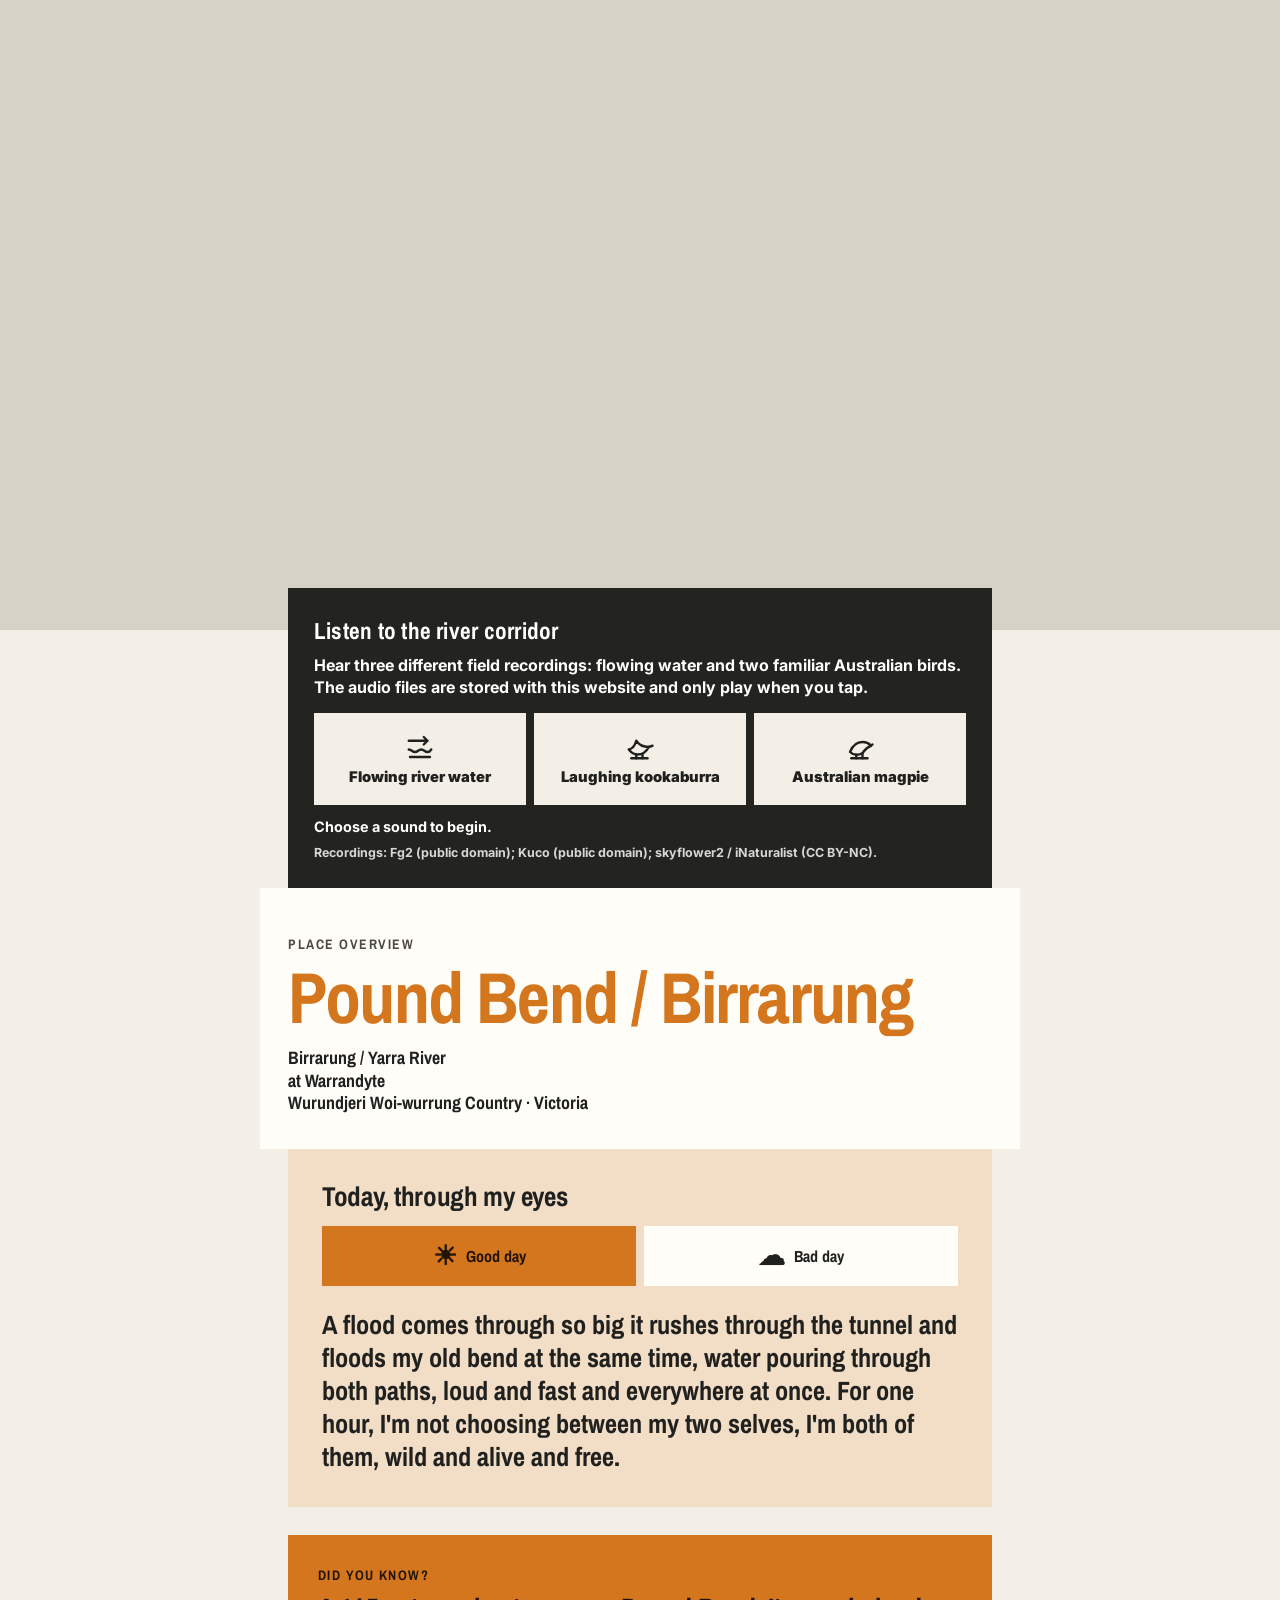
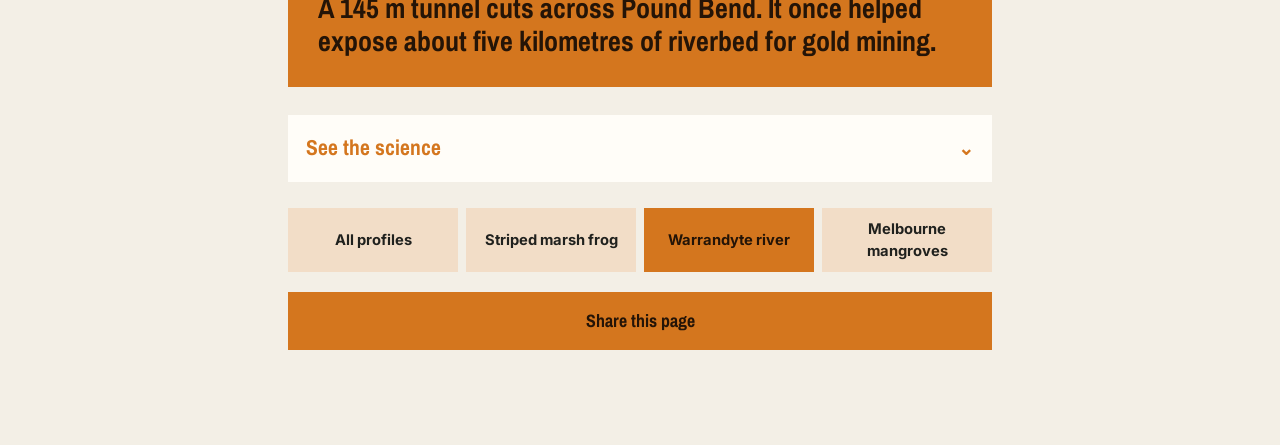
==== warrandyte-yarra-river.html @ 74689621 "Redesign ecology profiles for mobile" ====
<!DOCTYPE html>
<html lang="en">
<head>
<meta charset="UTF-8">
<meta name="viewport" content="width=device-width, initial-scale=1.0">
<meta name="description" content="A place profile of the Birrarung or Yarra River at Warrandyte, covering Wurundjeri Country, ecology, gold-mining history and visiting information.">
<title>Birrarung / Yarra River at Warrandyte</title>
<link rel="preconnect" href="https://fonts.googleapis.com">
<link rel="preconnect" href="https://fonts.gstatic.com" crossorigin>
<link href="https://fonts.googleapis.com/css2?family=Fraunces:opsz,wght@9..144,400;9..144,500;9..144,600;9..144,700&amp;family=Inter:wght@400;500;600;700&amp;display=swap" rel="stylesheet">
<link href="https://fonts.googleapis.com/css2?family=Archivo+Narrow:wght@700;900&amp;display=swap" rel="stylesheet">
<style>
  :root{
    --ink:#2a2015; --muted:#6a5a45; --line:#e7dcc7;
    --bark:#96612e; --bark-dark:#4e3013; --river:#2f7581; --gum:#5f7d4f; --gold:#c58a24;
    --paper:#faf6ec; --serif:'Fraunces',Georgia,serif; --sans:'Inter',system-ui,sans-serif;
  }
  *{box-sizing:border-box}
  html{scroll-behavior:smooth}
  body{margin:0;background:var(--paper);color:var(--ink);
    font-family:var(--serif);line-height:1.7;font-size:18px;-webkit-font-smoothing:antialiased}
  .wrap{max-width:880px;margin:0 auto;padding:0 24px 96px}
  .topic-nav{display:flex;flex-wrap:wrap;justify-content:center;gap:9px;margin:24px 0 12px;
    font-family:var(--sans);font-size:.78rem}
  .topic-nav a{color:var(--bark-dark);background:#fff;border:1px solid var(--line);border-radius:999px;
    padding:7px 12px;text-decoration:none;box-shadow:0 3px 10px rgba(78,48,19,.05)}
  .topic-nav a:hover{border-color:var(--bark);color:var(--river)}
  .topic-nav a[aria-current="page"]{background:var(--bark-dark);border-color:var(--bark-dark);color:#fff}

  header.hero{position:relative;color:#f7efe1;text-align:center;overflow:hidden;
    min-height:560px;padding:0 20px 46px;
    background:linear-gradient(160deg,#5e3a17,#9a6a34 55%,#2f7581);
    display:flex;flex-direction:column;justify-content:flex-end}
  .hero .photo{position:absolute;inset:0;width:100%;height:100%;object-fit:cover;z-index:0}
  .hero .overlay{position:absolute;inset:0;z-index:1;
    background:linear-gradient(180deg,rgba(30,16,4,.36) 0%,rgba(30,16,4,.12) 40%,rgba(30,16,4,.74) 100%)}
  .hero .htext{position:relative;z-index:2}
  figure.photo-fig{margin:34px 0}
  figure.photo-fig img{width:100%;height:auto;border-radius:18px;display:block;
    box-shadow:0 10px 34px rgba(78,48,19,.16)}
  .hero .tag{display:inline-block;font-family:var(--sans);font-size:.72rem;letter-spacing:3px;
    text-transform:uppercase;font-weight:600;background:rgba(255,255,255,.16);backdrop-filter:blur(3px);
    padding:7px 16px;border-radius:30px;border:1px solid rgba(255,255,255,.25)}
  .hero h1{font-family:var(--serif);font-weight:600;font-size:clamp(2rem,5.6vw,3.2rem);
    margin:.35em 0 .12em;line-height:1.12;letter-spacing:-.5px;text-shadow:0 2px 24px rgba(40,20,0,.4)}
  .hero .sub{opacity:.95;font-size:1.15rem}

  h2{font-family:var(--serif);font-weight:600;font-size:1.7rem;color:var(--bark-dark);
    margin:2.6em 0 .4em;letter-spacing:-.3px;position:relative;padding-left:20px}
  h2::before{content:"";position:absolute;left:0;top:.18em;bottom:.18em;width:5px;border-radius:4px;
    background:linear-gradient(var(--bark),var(--river))}
  h3{font-family:var(--sans);font-weight:600;color:var(--river);font-size:1.08rem;margin:1.6em 0 .2em}
  p{margin:.75em 0}
  .lead{font-size:1.28rem;line-height:1.6;color:var(--bark-dark);margin-top:2em}
  .lead::first-letter{initial-letter:2;-webkit-initial-letter:2;font-weight:600;color:var(--bark);margin-right:10px}
  strong{color:var(--bark-dark)}

  .cards{display:grid;grid-template-columns:repeat(auto-fit,minmax(175px,1fr));gap:16px;margin:34px 0}
  .card{background:#fff;border:1px solid var(--line);border-radius:16px;padding:20px;
    box-shadow:0 6px 20px rgba(78,48,19,.06);transition:transform .2s,box-shadow .2s;text-align:center}
  .card:hover{transform:translateY(-4px);box-shadow:0 14px 30px rgba(78,48,19,.13)}
  .card .n{font-family:var(--serif);font-weight:700;color:var(--bark);font-size:1.55rem;line-height:1}
  .card .l{font-family:var(--sans);font-size:.74rem;text-transform:uppercase;letter-spacing:1.2px;
    color:var(--muted);margin-top:8px}

  figure{margin:36px 0;text-align:center}
  figure svg{width:100%;height:auto;border-radius:18px;box-shadow:0 10px 34px rgba(78,48,19,.13)}
  figcaption{font-family:var(--sans);font-size:.86rem;color:var(--muted);margin:14px auto 0;max-width:620px}

  .callout{position:relative;background:linear-gradient(135deg,#f5eddf,#efe4d1);
    border:1px solid var(--line);border-left:5px solid var(--gold);padding:20px 24px;
    border-radius:0 16px 16px 0;margin:30px 0;box-shadow:0 6px 18px rgba(78,48,19,.06)}
  .callout .k{font-family:var(--sans);font-weight:700;color:var(--bark);text-transform:uppercase;
    letter-spacing:1.5px;font-size:.72rem;display:block;margin-bottom:4px}

  .soundscape{margin:34px 0;padding:26px;border-radius:20px;color:#fffaf1;
    background:linear-gradient(135deg,var(--bark-dark),#76502c 52%,var(--river));
    box-shadow:0 12px 30px rgba(78,48,19,.18)}
  .soundscape h2{color:#fff;margin:0 0 6px;padding-left:0}
  .soundscape h2::before{display:none}
  .soundscape .sound-intro{margin:.25em 0 18px;color:#f0e9dc;
    font-family:var(--sans);font-size:.88rem;line-height:1.55}
  .sound-buttons{display:grid;grid-template-columns:repeat(3,minmax(0,1fr));gap:12px}
  .sound-btn{appearance:none;border:1px solid rgba(255,255,255,.34);border-radius:14px;
    min-height:88px;padding:15px 10px;background:rgba(255,255,255,.1);color:#fff;cursor:pointer;
    font-family:var(--sans);font-size:.86rem;font-weight:600;line-height:1.3;
    touch-action:manipulation;-webkit-tap-highlight-color:transparent;
    transition:transform .18s,background .18s,border-color .18s}
  .sound-btn:hover{transform:translateY(-2px);background:rgba(255,255,255,.18)}
  .sound-btn:focus-visible{outline:3px solid #fff;outline-offset:3px}
  .sound-btn[aria-pressed="true"]{background:#fff;color:var(--bark-dark);border-color:#fff}
  .sound-icon{display:flex;align-items:center;justify-content:center;width:32px;height:32px;margin:0 auto 8px}
  .sound-icon svg{width:100%;height:100%;fill:none;stroke:currentColor;stroke-width:1.8;
    stroke-linecap:round;stroke-linejoin:round}
  .sound-status{min-height:1.4em;margin:14px 0 0!important;color:#f0e9dc;
    font-family:var(--sans);font-size:.78rem!important;line-height:1.45}
  .sound-credit{margin:8px 0 0!important;color:#e4dac8;font-family:var(--sans);
    font-size:.68rem!important;line-height:1.5;opacity:.9}
  @media(max-width:600px){.sound-buttons{grid-template-columns:1fr}.sound-btn{min-height:78px;padding:12px}}
  @media(prefers-reduced-motion:reduce){.sound-btn{transition:none}.sound-btn:hover{transform:none}}

  .wild{display:grid;grid-template-columns:repeat(auto-fit,minmax(110px,1fr));gap:12px;margin:22px 0}
  .wild span{background:#fff;border:1px solid var(--line);border-radius:30px;padding:11px 14px;
    text-align:center;font-family:var(--sans);font-size:.9rem;color:var(--bark-dark);font-weight:500;
    box-shadow:0 4px 12px rgba(78,48,19,.05)}

  table{width:100%;border-collapse:separate;border-spacing:0;margin:24px 0;font-size:.98rem;
    background:#fff;border:1px solid var(--line);border-radius:16px;overflow:hidden;
    box-shadow:0 6px 20px rgba(78,48,19,.06)}
  th,td{text-align:left;padding:13px 18px;border-bottom:1px solid var(--line);vertical-align:top}
  tr:last-child th,tr:last-child td{border-bottom:none}
  th{width:34%;color:var(--bark-dark);font-family:var(--sans);font-weight:600;font-size:.82rem;
    text-transform:uppercase;letter-spacing:.5px;background:#f6efe3}

  .sources{font-family:var(--sans);font-size:.86rem;background:#f2ebdd;border-radius:16px;
    padding:22px 26px;margin-top:52px;border:1px solid var(--line)}
  .sources strong{font-size:.78rem;letter-spacing:1.5px;text-transform:uppercase;color:var(--bark-dark)}
  .sources ul{list-style:none;padding:0;margin:12px 0 0}
  .sources a{color:var(--river);text-decoration:none;word-break:break-word}
  .sources a:hover{text-decoration:underline}
  .sources li{margin:.5em 0;padding-left:16px;position:relative}
  .sources li::before{content:"›";position:absolute;left:0;color:var(--bark)}
</style>
<link href="avatar-pages.css?v=immersive3" rel="stylesheet">
</head>
<body class="page-river">
<header class="hero">
  <div class="hero-media">
    <img class="photo" alt="Pound Bend Tunnel on the Yarra River at Warrandyte"
         src="https://commons.wikimedia.org/wiki/Special:FilePath/Pound%20Bend%20tunnel.JPG?width=1500"
         onerror="this.style.display='none'">
  </div>
</header>

<main class="page-shell">
  <section class="soundscape" aria-labelledby="soundscape-title">
    <h2 id="soundscape-title">Listen to the river corridor</h2>
    <p class="sound-intro">Hear three different field recordings: flowing water and two familiar Australian birds. The audio files are stored with this website and only play when you tap.</p>
    <div class="sound-buttons">
      <button class="sound-btn" type="button" data-sound="river" aria-pressed="false"><span class="sound-icon" aria-hidden="true"><svg viewBox="0 0 24 24"><path d="M3 7h15M15 4l3 3-3 3"/><path d="M3 14c2.5 0 2.5 2 5 2s2.5-2 5-2 2.5 2 5 2 2.5-2 3-2"/><path d="M4 20h16"/></svg></span>Flowing river water</button>
      <button class="sound-btn" type="button" data-sound="kookaburra" aria-pressed="false"><span class="sound-icon" aria-hidden="true"><svg viewBox="0 0 24 24"><path d="M3 14c3-.5 5-3.5 6-7 2 3 5 5 10 5-2 4-5 6-9 6-3 0-5-1.5-7-4Z"/><path d="m19 12 3-1M9 18v3M14 18v3"/><path d="M5 21h13"/></svg></span>Laughing kookaburra</button>
      <button class="sound-btn" type="button" data-sound="magpie" aria-pressed="false"><span class="sound-icon" aria-hidden="true"><svg viewBox="0 0 24 24"><path d="M4 16c2-5 5-8 10-8 3 0 5 1 7 3-3 1-5 3-7 6-4 2-7 2-10-1Z"/><path d="m20 11 2-1M9 18v3M14 17v4"/><path d="M5 21h13"/></svg></span>Australian magpie</button>
    </div>
    <p class="sound-status" id="sound-status" role="status" aria-live="polite">Choose a sound to begin.</p>
    <p class="sound-credit">Recordings: Fg2 (public domain); Kuco (public domain); skyflower2 / iNaturalist (CC BY-NC).</p>
  </section>

  <section class="identity" aria-labelledby="avatar-name">
    <p class="eyebrow">Place Overview</p>
    <h1 class="avatar-name" id="avatar-name">Pound Bend / Birrarung</h1>
    <p class="identity-note"><span>Birrarung / Yarra River</span><br><span>at Warrandyte</span><br>Wurundjeri Woi-wurrung Country · Victoria</p>
  </section>

  <section class="mood-card" data-mode="good" aria-labelledby="mood-title">
    <h2 id="mood-title">Today, through my eyes</h2>
    <div class="mood-switch" role="group" aria-label="Choose a good day or a bad day">
      <button class="mood-button" type="button" data-mood="good" aria-pressed="true"><span class="weather-icon" aria-hidden="true">☀</span>Good day</button>
      <button class="mood-button" type="button" data-mood="bad" aria-pressed="false"><span class="weather-icon" aria-hidden="true">☁</span>Bad day</button>
    </div>
    <div class="mood-copy" aria-live="polite">
      <p data-mood-copy="good">A flood comes through so big it rushes through the tunnel and floods my old bend at the same time, water pouring through both paths, loud and fast and everywhere at once. For one hour, I'm not choosing between my two selves, I'm both of them, wild and alive and free.</p>
      <p data-mood-copy="bad" hidden>Someone swims into the tunnel and gets the current wrong. It's happened before. People have died in there. I remember every one of them.</p>
    </div>
  </section>

  <aside class="did-you-know" aria-label="Did you know">
    <span class="label">Did you know?</span>
    <p>A 145 m tunnel cuts across Pound Bend. It once helped expose about five kilometres of riverbed for gold mining.</p>
  </aside>

  <details class="science">
    <summary>See the science</summary>
    <div class="science-content">
      <p class="lead">About 24 km north-east of central Melbourne, the Birrarung / Yarra River winds through steep slopes and remnant bushland at Warrandyte—a living Wurundjeri cultural landscape, an important wildlife corridor and the site of Victoria’s first officially recognised gold discovery.</p>

  <div class="cards">
    <div class="card"><div class="n">680 ha</div><div class="l">State park network</div></div>
    <div class="card"><div class="n">1851</div><div class="l">Official gold discovery</div></div>
    <div class="card"><div class="n">145 m</div><div class="l">Pound Bend Tunnel length</div></div>
    <div class="card"><div class="n">11 km</div><div class="l">River in the park plan</div></div>
  </div>

  <h2>Setting</h2>
  <p>Warrandyte State Park is not one continuous block: it is a <strong>680-hectare network of reserves</strong> along roughly 11 km of river, including Pound Bend, Jumping Creek, Black Flat, Fourth Hill and Mount Lofty. The landscape is defined by a rocky gorge, steep forested slopes and entrenched river bends; Pound Bend is one of the largest entrenched meanders in a Victorian river.</p>
  <p>The state park was announced in <strong>1973</strong>. The first 135 hectares at Pound Bend, Jumping Creek and Black Flat were formally reserved in <strong>1975</strong>, and later additions created the larger park managed today.</p>

  <h2>A living cultural landscape</h2>
  <p>The park is on the traditional Country of the <strong>Wurundjeri Woi-wurrung people</strong>, and the river is central to Wurundjeri identity, culture and wellbeing. The name <strong>Birrarung</strong> is commonly translated as “river of mists and shadows”. Parks Victoria recognises the deep and continuing connection of Wurundjeri Traditional Owners to these lands and waters and their ongoing role in caring for Country.</p>
  <div class="callout"><span class="k">At Pound Bend</span>The Wurundjeri Stories trail presents Wurundjeri-led accounts of culture, history and connection to this place. This is not simply a preface to the gold-mining story; it is the longer, continuing history of the river landscape.</div>

  <h2>Where Victoria’s gold rush began</h2>
  <p>Andersons Creek at Warrandyte was the site of Victoria’s <strong>first officially recognised gold discovery in 1851</strong> and one of the colony’s first sanctioned goldfields. Mining reshaped the surrounding hills and gullies; tunnels, shafts, stopes and regenerated areas of previously cleared forest remain visible. Parks Victoria identifies Geraghty’s Mine, Victory Mine and the Evelyn Tunnel among the prominent surviving features.</p>

  <h2>The Pound Bend Tunnel</h2>
  <p>The best-known relic is the <strong>Pound Bend Gold Diversion Tunnel</strong>, also called the Evelyn Tunnel. In 1870, the Evelyn Tunnelling and Mining Company cut <strong>145 metres through hard rock</strong> across the narrow neck of the bend. Diverting the river through the tunnel exposed about <strong>five kilometres of the former channel</strong> for alluvial mining.</p>

  <figure>
    <svg viewBox="0 0 640 420" xmlns="http://www.w3.org/2000/svg" aria-label="Map diagram of the Pound Bend river loop and diversion tunnel" style="background:#fff">
      <defs>
        <marker id="pbArrow" viewBox="0 0 10 10" refX="7" refY="5" markerWidth="7" markerHeight="7" orient="auto-start-reverse">
          <path d="M0 0 L10 5 L0 10 z" fill="#256270"/>
        </marker>
      </defs>

      <rect x="4" y="4" width="632" height="412" fill="#f3efe6"/>

      <!-- land inside the loop -->
      <ellipse cx="388" cy="258" rx="150" ry="98" fill="#dfe8c8"/>
      <!-- faint contour + trees on the land -->
      <ellipse cx="388" cy="258" rx="110" ry="66" fill="none" stroke="#b7ca9c" stroke-width="1.4" opacity=".6"/>
      <g fill="#8fae6f" opacity=".8">
        <circle cx="330" cy="230" r="5"/><circle cx="420" cy="220" r="5"/><circle cx="452" cy="278" r="5"/>
        <circle cx="360" cy="300" r="5"/><circle cx="300" cy="272" r="4"/>
      </g>

      <!-- the natural river loop (~5 km) -->
      <path d="M190 150 C365 92 552 122 566 240 C578 352 398 388 292 380 C230 375 205 306 190 236"
            fill="none" stroke="#2f7581" stroke-width="20" stroke-linecap="round"/>
      <path d="M190 150 C365 92 552 122 566 240 C578 352 398 388 292 380 C230 375 205 306 190 236"
            fill="none" stroke="#8fc6cd" stroke-width="6" stroke-linecap="round" opacity=".5"/>

      <!-- entry & exit stubs on the left -->
      <path d="M48 150 L190 150" stroke="#2f7581" stroke-width="20" stroke-linecap="round"/>
      <path d="M190 236 L60 268" stroke="#2f7581" stroke-width="20" stroke-linecap="round"/>
      <path d="M48 150 L190 150" stroke="#8fc6cd" stroke-width="6" stroke-linecap="round" opacity=".5"/>
      <path d="M190 236 L60 268" stroke="#8fc6cd" stroke-width="6" stroke-linecap="round" opacity=".5"/>

      <!-- the diversion tunnel across the neck -->
      <path d="M190 150 L190 236" stroke="#c58a24" stroke-width="11" stroke-linecap="round" stroke-dasharray="2 9"/>

      <!-- flow arrows -->
      <g stroke="#256270" stroke-width="3" fill="none">
        <path d="M70 150 L110 150" marker-end="url(#pbArrow)"/>
        <path d="M120 262 L84 271" marker-end="url(#pbArrow)"/>
      </g>

      <!-- labels -->
      <g font-family="Inter,sans-serif">
        <text x="388" y="252" text-anchor="middle" font-size="17" fill="#3f5e34" font-weight="700">Pound Bend</text>
        <text x="388" y="272" text-anchor="middle" font-size="12.5" fill="#6a7d5a">land inside the loop</text>

        <text x="52" y="138" font-size="13" fill="#256270" font-weight="700">Yarra in</text>
        <text x="52" y="300" font-size="13" fill="#256270" font-weight="700">Yarra out</text>

        <!-- tunnel callout -->
        <rect x="196" y="176" width="150" height="40" fill="#fff"/>
        <text x="271" y="193" text-anchor="middle" font-size="13" fill="#96612e" font-weight="700">145 m tunnel</text>
        <text x="271" y="209" text-anchor="middle" font-size="11.5" fill="#96612e">short-cut across the neck</text>
        <line x1="196" y1="196" x2="190" y2="193" stroke="#c58a24" stroke-width="1.4"/>

        <text x="430" y="405" text-anchor="middle" font-size="12.5" fill="#256270">The long loop of riverbed was drained (~5 km) and mined for gold</text>
      </g>

      <!-- north arrow -->
      <g transform="translate(596,58)">
        <circle r="20" fill="#fff"/>
        <path d="M0 -13 L6 6 L0 1 L-6 6 Z" fill="#96612e"/>
        <text x="0" y="17" text-anchor="middle" font-family="Inter,sans-serif" font-size="10" font-weight="700" fill="#6a5a45">N</text>
      </g>
    </svg>
    <figcaption>Miners cut a 145 m tunnel across the narrow neck of the bend so the river would take the short path — leaving the long loop of riverbed dry to work for gold.</figcaption>
  </figure>

  <p>The venture did not produce the expected return and the company closed in 1872, but the tunnel continues to carry the river. It is protected on the Victorian Heritage Register as a well-preserved example of early gold-mining river diversion.</p>

  <h2>Landscape &amp; wildlife</h2>
  <p><strong>Manna gums</strong> dominate parts of the riverbank, with wattles and box eucalypts across the slopes. Riparian forest, dry woodland, shrubland, wetlands and grassland make the park an important habitat corridor between Melbourne’s north-eastern suburbs and larger forested areas such as Kinglake National Park.</p>
  <p>The 2006 Parks Victoria management plan recorded <strong>202 native terrestrial fauna species</strong>—29 mammals, 144 birds, 18 reptiles and 11 frogs—plus 13 native fish species in the river and tributaries. These numbers are a historical survey baseline rather than a complete current inventory, but they demonstrate the diversity supported by the fragmented bushland.</p>

  <figure class="photo-fig">
    <img alt="Penleigh Boyd, Bridge and Wattle at Warrandyte, 1914"
         src="https://commons.wikimedia.org/wiki/Special:FilePath/Penleigh%20Boyd%20-%20Bridge%20and%20Wattle%20at%20Warrandyte,%201914.jpg?width=1100"
         onerror="this.closest('figure').style.display='none'">
    <figcaption>Penleigh Boyd, <em>Bridge and Wattle at Warrandyte</em> (1914) — the Yarra at Warrandyte has drawn Australian landscape painters for over a century. <span style="opacity:.7">Public domain, via Wikimedia Commons.</span></figcaption>
  </figure>
  <div class="wild">
    <span>Kangaroos</span><span>Koalas</span><span>144 birds</span><span>29 mammals</span>
    <span>18 reptiles</span><span>11 frogs</span><span>13 native fish</span><span>Invertebrates</span>
  </div>

  <h2>Visiting the river</h2>
  <p>Pound Bend has picnic facilities, toilets, a canoe launch and the gentle <strong>2.4 km Pound Bend River Walk</strong>. Other walks explore Jumping Creek, Mount Lofty and the gold-mining landscape around Fourth Hill. Canoe and kayak routes include <strong>Grade I–III rapids</strong>, depending on the section and water level, so paddlers need suitable experience and safety equipment.</p>
  <div class="callout"><span class="k">Check before you go</span>Conditions can change quickly. Check Parks Victoria for closures, fire danger, parking constraints and river advice; follow signs and avoid entering closed mine workings or the diversion tunnel.</div>

  <h2>Quick facts</h2>
  <table>
    <tr><th>River</th><td>Birrarung / Yarra River</td></tr>
    <tr><th>Traditional Owners</th><td>Wurundjeri Woi-wurrung people</td></tr>
    <tr><th>Location</th><td>Warrandyte, about 24 km north-east of Melbourne CBD</td></tr>
    <tr><th>Protected area</th><td>Warrandyte State Park, 680 ha (2006 management plan)</td></tr>
    <tr><th>Park formation</th><td>Announced 1973; first core areas reserved 1975</td></tr>
    <tr><th>Gold history</th><td>First officially recognised Victorian discovery, Andersons Creek, 1851</td></tr>
    <tr><th>Pound Bend Tunnel</th><td>145 m diversion tunnel built in 1870; VHR H1260</td></tr>
    <tr><th>Activities</th><td>Walking, picnicking, wildlife watching, canoeing and kayaking</td></tr>
  </table>

  <div class="sources">
    <strong>Sources</strong>
    <ul>
      <li><a href="https://www.parks.vic.gov.au/places-to-see/parks/warrandyte-state-park">Warrandyte State Park — Parks Victoria</a></li>
      <li><a href="https://www.parks.vic.gov.au/-/media/project/pv/main/parks/documents/visitor-guides-and-publications/warrandyte-state-park/warrandyte-state-park-visitor-guide.pdf">Warrandyte State Park visitor guide — Parks Victoria</a></li>
      <li><a href="https://www.parks.vic.gov.au/-/media/project/pv/main/parks/documents/management-plans/resource-library/warrandyte-state-park---management-plan---2006.pdf">Warrandyte State Park management plan — Parks Victoria</a></li>
      <li><a href="https://www.water.vic.gov.au/waterways/protecting-the-yarra-birrarung">Protecting the Yarra Birrarung — Victorian Government</a></li>
      <li><a href="https://www.manningham.vic.gov.au/about-council/discover-our-area-history-and-demographics/our-first-nations-history">Wurundjeri Stories trail at Pound Bend — Manningham Council</a></li>
      <li><a href="https://vhd.heritagecouncil.vic.gov.au/places/4985">Pound Bend Gold Diversion Tunnel — Victorian Heritage Database</a></li>
    </ul>
  </div>
    </div>
  </details>

  <nav class="topic-nav" aria-label="Ecology profiles">
    <a href="index.html">All profiles</a>
    <a href="striped-marsh-frog.html">Striped marsh frog</a>
    <a href="warrandyte-yarra-river.html" aria-current="page">Warrandyte river</a>
    <a href="white-mangroves-sydney.html">Melbourne mangroves</a>
  </nav>

  <button class="share-button" type="button">Share this page</button>
  <p class="share-status" role="status" aria-live="polite"></p>
</main>
<script>
  (function () {
    var buttons = Array.prototype.slice.call(document.querySelectorAll('.sound-btn'));
    var status = document.getElementById('sound-status');
    var tracks = {
      river: {src:'audio/flowing-water.mp3', label:'flowing river water'},
      kookaburra: {src:'audio/laughing-kookaburra.mp3', label:'the laughing kookaburra'},
      magpie: {src:'audio/australian-magpie.m4a', label:'the Australian magpie'}
    };
    var player = document.createElement('audio');
    player.preload = 'none';
    player.setAttribute('playsinline', '');
    player.hidden = true;
    document.body.appendChild(player);
    var activeButton = null;

    function reset(message) {
      if (typeof player.pause === 'function') player.pause();
      buttons.forEach(function (button) { button.setAttribute('aria-pressed', 'false'); });
      activeButton = null;
      if (message) status.textContent = message;
    }

    function toggle(button) {
      if (activeButton === button && !player.paused) {
        reset('Sound stopped. Choose another when you are ready.');
        return;
      }
      reset();
      var key = button.getAttribute('data-sound');
      var track = tracks[key];
      activeButton = button;
      button.setAttribute('aria-pressed', 'true');
      player.src = track.src;
      player.currentTime = 0;
      status.textContent = 'Loading ' + track.label + '…';
      if (typeof player.play !== 'function') {
        reset('This browser does not support audio playback.');
        return;
      }
      var playAttempt = player.play();
      if (playAttempt && typeof playAttempt.catch === 'function') {
        playAttempt.catch(function () {
          if (activeButton === button) reset('Sound was blocked. Tap the button again to allow audio.');
        });
      }
    }

    buttons.forEach(function (button) {
      button.addEventListener('click', function () { toggle(button); });
    });
    player.addEventListener('playing', function () {
      if (!activeButton) return;
      var track = tracks[activeButton.getAttribute('data-sound')];
      status.textContent = 'Playing ' + track.label + '. Tap the button again to stop.';
    });
    player.addEventListener('ended', function () { reset('Sound finished. Choose another to listen again.'); });
    player.addEventListener('error', function () {
      if (activeButton) reset('This recording could not be loaded. Please try again.');
    });
    document.addEventListener('keydown', function (event) {
      if (event.key === 'Escape' && activeButton) reset('Sound stopped.');
    });
  }());
</script>
<script src="avatar-page.js?v=immersive1"></script>
</body>
</html>
---- avatar-pages.css ----
:root{
  --page-bg:#f3efe6;
  --ink:#20211e;
  --ink-soft:#4b4b45;
  --paper:#fffdf8;
  --accent:#68665d;
  --accent-soft:#deddd6;
  --accent-on:#ffffff;
  --heading-size:28.5pt;
  --body-size:max(8.3pt,16px);
}

*{box-sizing:border-box}
html{scroll-behavior:smooth;background:var(--page-bg)}
body{
  margin:0;
  background:var(--page-bg);
  color:var(--ink);
  font-family:'Archivo Narrow','Arial Narrow',Arial,sans-serif;
  font-size:var(--body-size);
  font-weight:700;
  line-height:1.5;
  -webkit-font-smoothing:antialiased;
  text-rendering:optimizeLegibility;
}
body.page-mangrove{--accent:#68665d;--accent-soft:#deddd6;--accent-on:#ffffff}
body.page-frog{--accent:#739032;--accent-soft:#dfe8c8;--accent-on:#172007}
body.page-river{--accent:#d4761e;--accent-soft:#f2ddc7;--accent-on:#241407}

button,summary,a{font:inherit}
button,summary{touch-action:manipulation;-webkit-tap-highlight-color:transparent}
button{border:0}
a{color:inherit}
:focus-visible{outline:3px solid var(--ink);outline-offset:4px}

/* Immersive image first: no text appears before the sound controls. */
.hero{
  position:relative;
  width:100%;
  min-height:0!important;
  height:clamp(330px,70svh,660px);
  padding:0!important;
  overflow:hidden;
  background:#d7d2c8!important;
  color:inherit!important;
  display:block!important;
}
.hero-media{position:absolute;inset:-4%;z-index:1;opacity:.72;transition:opacity .8s ease}
.hero.is-visible .hero-media{opacity:1}
.hero .photo{
  position:absolute;
  inset:0;
  width:100%;
  height:112%;
  object-fit:cover;
  object-position:center;
  transform:translate3d(0,var(--hero-shift,0),0) scale(1.04);
  transform-origin:center top;
  transition:transform .12s linear;
  z-index:auto!important;
}
.hero .overlay,.hero .htext,.hero .credit{display:none!important}

.page-shell{width:min(100%,760px);margin:0 auto;padding:0 18px 64px}

/* Audio is the first text and interaction on every page. */
.soundscape{
  position:relative;
  z-index:2;
  margin:-34px 0 0!important;
  padding:22px 18px 18px!important;
  background:#23231f!important;
  background-image:none!important;
  color:#fff!important;
  border:0!important;
  border-radius:0!important;
  box-shadow:none!important;
}
.soundscape h2{
  margin:0 0 5px!important;
  padding:0!important;
  color:#fff!important;
  font-family:'Archivo Narrow','Arial Narrow',Arial,sans-serif!important;
  font-size:1.45rem!important;
  font-weight:900!important;
  letter-spacing:.01em!important;
}
.soundscape h2::before{display:none!important}
.sound-intro{margin:0 0 14px!important;color:#fff!important;font-size:1rem!important;line-height:1.4!important}
.sound-buttons{display:grid!important;grid-template-columns:repeat(3,minmax(0,1fr))!important;gap:8px!important}
.sound-btn{
  min-height:92px!important;
  padding:12px 7px!important;
  display:flex;
  flex-direction:column;
  align-items:center;
  justify-content:center;
  gap:7px;
  background:var(--page-bg)!important;
  color:var(--ink)!important;
  border:0!important;
  border-radius:0!important;
  box-shadow:none!important;
  font-size:.92rem!important;
  font-weight:900!important;
  line-height:1.15!important;
  cursor:pointer;
  transition:background-color .18s ease,color .18s ease,transform .18s ease!important;
}
.sound-btn:hover{transform:translateY(-2px)!important;background:var(--accent-soft)!important}
.sound-btn[aria-pressed="true"]{background:var(--accent)!important;color:var(--accent-on)!important}
.sound-icon{width:30px!important;height:30px!important;margin:0!important}
.sound-icon svg{width:100%;height:100%;fill:none;stroke:currentColor;stroke-width:1.9;stroke-linecap:round;stroke-linejoin:round}
.sound-status{min-height:1.5em;margin:12px 0 0!important;color:#fff!important;font-size:.9rem!important;line-height:1.35!important}
.sound-credit{margin:7px 0 0!important;color:#fff!important;font-size:.78rem!important;line-height:1.35!important;opacity:.82}

.hero-credit{margin:10px 2px 0;color:var(--ink-soft);font-size:.78rem;line-height:1.35}
.identity{padding:36px 0 26px}
.eyebrow{margin:0 0 10px;color:var(--ink-soft);font-size:.86rem;letter-spacing:.11em;text-transform:uppercase}
.avatar-name{
  margin:0;
  max-width:680px;
  color:var(--accent);
  font-size:clamp(var(--heading-size),11vw,54pt);
  font-weight:900;
  line-height:.9;
  letter-spacing:-.025em;
}
.identity-note{margin:18px 0 0;font-size:1.12rem;line-height:1.25}
.identity-note em{font-weight:700}
.page-river .identity{margin-left:-18px;margin-right:-18px;padding-left:18px;padding-right:18px;background:var(--paper)}

/* Emotional centre of the page. */
.mood-card{
  margin:0 -18px 28px;
  padding:26px 18px 30px;
  background:var(--accent-soft);
  color:var(--ink);
  transition:background-color .28s ease,color .28s ease;
}
.mood-card[data-mode="bad"]{background:#292a27;color:#fff}
.mood-card h2{margin:0 0 16px;padding:0;color:inherit;font-family:'Archivo Narrow','Arial Narrow',Arial,sans-serif!important;font-size:1.7rem;font-weight:900;line-height:1}
.mood-card h2::before{display:none!important}
.mood-switch{display:grid;grid-template-columns:1fr 1fr;gap:8px;margin:0 0 22px}
.mood-button{
  min-height:60px;
  padding:10px 12px;
  background:var(--paper);
  color:var(--ink);
  cursor:pointer;
  display:flex;
  align-items:center;
  justify-content:center;
  gap:9px;
  font-size:1rem;
  font-weight:900;
  transition:background-color .2s ease,color .2s ease,transform .2s ease;
}
.mood-button:hover{transform:translateY(-2px)}
.mood-button[aria-pressed="true"]{background:var(--accent);color:var(--accent-on)}
.mood-card[data-mode="bad"] .mood-button[aria-pressed="true"]{background:#fff;color:#1d1d1a}
.weather-icon{font-size:1.7rem;line-height:1}
.mood-copy{min-height:13.5em;display:flex;align-items:center}
.mood-copy p{margin:0;font-size:clamp(1.22rem,5.2vw,1.65rem);font-weight:900;line-height:1.25;animation:mood-in .32s ease both}
@keyframes mood-in{from{opacity:0;transform:translateY(9px)}to{opacity:1;transform:translateY(0)}}

.did-you-know{margin:0 0 28px;padding:24px 20px;background:var(--accent);color:var(--accent-on)}
.did-you-know .label{display:block;margin:0 0 7px;font-size:.86rem;letter-spacing:.1em;text-transform:uppercase}
.did-you-know p{margin:0;font-size:clamp(1.35rem,5vw,1.75rem);font-weight:900;line-height:1.16}

.science{margin:0 0 26px;background:transparent}
.science>summary{
  min-height:62px;
  padding:17px 18px;
  display:flex;
  align-items:center;
  justify-content:space-between;
  gap:16px;
  list-style:none;
  cursor:pointer;
  background:var(--paper);
  color:var(--accent);
  font-size:1.35rem;
  font-weight:900;
}
.science>summary::-webkit-details-marker{display:none}
.science>summary::after{content:'⌄';font-size:1.2rem;line-height:1;transform:rotate(0deg);transition:transform .2s ease}
.science[open]>summary::after{transform:rotate(180deg)}
.science-content{padding:28px 0 8px}
.science-content h2,
.science-content h3{
  font-family:'Archivo Narrow','Arial Narrow',Arial,sans-serif!important;
  font-weight:900!important;
  letter-spacing:0!important;
}
.science-content h2{margin:2.1em 0 .5em!important;padding:0!important;color:var(--accent)!important;font-size:2rem!important;line-height:1!important}
.science-content h2:first-of-type{margin-top:1.3em!important}
.science-content h2::before{display:none!important}
.science-content h3{margin:1.5em 0 .35em!important;color:var(--accent)!important;font-size:1.3rem!important}
.science-content p,.science-content li,.science-content td,.science-content th{font-family:'Archivo Narrow','Arial Narrow',Arial,sans-serif!important;font-weight:700!important}
.science-content p{margin:.8em 0}
.science-content .lead{margin:0 0 1.8em!important;color:var(--ink)!important;font-size:1.24rem!important;line-height:1.4!important;font-weight:900!important}
.science-content .lead::first-letter{initial-letter:unset!important;-webkit-initial-letter:unset!important;color:inherit!important;margin:0!important}
.cards{display:grid!important;grid-template-columns:repeat(2,minmax(0,1fr))!important;gap:8px!important;margin:24px 0!important}
.card{padding:18px 12px!important;background:var(--accent-soft)!important;border:0!important;border-radius:0!important;box-shadow:none!important;text-align:left!important;transition:none!important}
.card:hover{transform:none!important;box-shadow:none!important}
.card .n{color:var(--accent)!important;font-family:'Archivo Narrow','Arial Narrow',Arial,sans-serif!important;font-size:1.7rem!important;font-weight:900!important}
.card .l{margin-top:5px!important;color:var(--ink)!important;font-family:'Archivo Narrow','Arial Narrow',Arial,sans-serif!important;font-size:.85rem!important;font-weight:900!important;letter-spacing:.04em!important}
.photo-fig,figure{margin:30px 0!important;text-align:left!important}
.photo-fig img,figure img,figure svg{display:block;width:100%!important;height:auto!important;border:0!important;border-radius:0!important;box-shadow:none!important}
figcaption{max-width:none!important;margin:10px 0 0!important;color:var(--ink-soft)!important;font-family:'Archivo Narrow','Arial Narrow',Arial,sans-serif!important;font-size:.88rem!important;font-weight:700!important;line-height:1.35!important;text-align:left!important}
.callout{margin:26px 0!important;padding:20px!important;background:var(--accent-soft)!important;background-image:none!important;border:0!important;border-radius:0!important;box-shadow:none!important;color:var(--ink)!important}
.callout .k,.callout .call-badge{display:block!important;margin:0 0 6px!important;color:var(--accent)!important;font-size:.82rem!important;font-weight:900!important;letter-spacing:.08em!important;text-transform:uppercase!important}
.rich{list-style:none!important;padding:0!important;margin:18px 0!important}
.rich li{position:relative!important;padding:9px 0 9px 24px!important;border:0!important}
.rich li::before{content:'•'!important;position:absolute!important;left:4px!important;top:8px!important;width:auto!important;height:auto!important;background:none!important;box-shadow:none!important;color:var(--accent)!important;font-size:1.25rem!important}
.wild{display:grid!important;grid-template-columns:repeat(2,minmax(0,1fr))!important;gap:8px!important;margin:22px 0!important}
.wild span{padding:12px!important;background:var(--accent-soft)!important;color:var(--ink)!important;border:0!important;border-radius:0!important;box-shadow:none!important;font-size:.95rem!important;font-weight:900!important;text-align:left!important}
table{display:block;width:100%!important;overflow-x:auto;margin:24px 0!important;background:var(--paper)!important;border:0!important;border-radius:0!important;border-collapse:collapse!important;box-shadow:none!important;font-size:1rem!important}
tbody{display:table;width:100%}
th,td{padding:13px 12px!important;border:0!important;border-bottom:5px solid var(--page-bg)!important;vertical-align:top!important}
th{width:34%!important;background:var(--accent-soft)!important;color:var(--ink)!important;font-size:.86rem!important;font-weight:900!important;letter-spacing:.03em!important}
td{background:var(--paper)!important}
.sources{margin:34px 0 0!important;padding:22px 18px!important;background:var(--paper)!important;border:0!important;border-radius:0!important;font-size:.92rem!important;box-shadow:none!important}
.sources strong{color:var(--accent)!important;font-size:.9rem!important;font-weight:900!important;letter-spacing:.08em!important}
.sources ul{list-style:none!important;margin:12px 0 0!important;padding:0!important}
.sources li{margin:.75em 0!important;padding:0!important}
.sources li::before{display:none!important}
.sources a{color:var(--ink)!important;text-decoration:underline!important;text-decoration-color:var(--accent)!important;text-decoration-thickness:2px!important;text-underline-offset:3px!important}

.topic-nav{display:grid!important;grid-template-columns:repeat(2,minmax(0,1fr));gap:8px!important;margin:0 0 20px!important;font-size:.92rem!important}
.topic-nav a{min-height:50px;padding:10px!important;display:flex;align-items:center;justify-content:center;text-align:center;background:var(--accent-soft)!important;color:var(--ink)!important;border:0!important;border-radius:0!important;box-shadow:none!important;text-decoration:none!important}
.topic-nav a[aria-current="page"]{background:var(--accent)!important;color:var(--accent-on)!important}
.share-button{width:100%;min-height:58px;padding:14px 18px;background:var(--accent);color:var(--accent-on);font-size:1.12rem;font-weight:900;cursor:pointer}
.share-button:hover{filter:brightness(.94)}
.share-status{min-height:1.5em;margin:9px 0 0;color:var(--ink-soft);font-size:.9rem;text-align:center}

@media(min-width:720px){
  .page-shell{padding-left:28px;padding-right:28px}
  .soundscape{margin-top:-42px!important;padding:26px!important}
  .identity{padding:46px 0 34px}
  .page-river .identity{margin-left:-28px;margin-right:-28px;padding-left:28px;padding-right:28px}
  .mood-card{margin-left:0;margin-right:0;padding:34px}
  .mood-copy{min-height:9.5em}
  .did-you-know{padding:30px}
  .topic-nav{grid-template-columns:repeat(4,minmax(0,1fr))}
}

@media(max-width:390px){
  .page-shell{padding-left:14px;padding-right:14px}
  .soundscape{margin-left:0!important;margin-right:0!important;padding:18px 12px!important}
  .sound-btn{min-height:96px!important;font-size:.82rem!important}
  .mood-card{margin-left:-14px;margin-right:-14px;padding-left:14px;padding-right:14px}
  .page-river .identity{margin-left:-14px;margin-right:-14px;padding-left:14px;padding-right:14px}
  .mood-copy{min-height:16em}
  th,td{padding:11px 9px!important}
}

@media(prefers-reduced-motion:reduce){
  html{scroll-behavior:auto}
  .hero-media,.hero .photo,.mood-card,.mood-button,.sound-btn,.science>summary::after{transition:none!important}
  .hero .photo{transform:none!important;height:100%}
  .mood-copy p{animation:none!important}
}
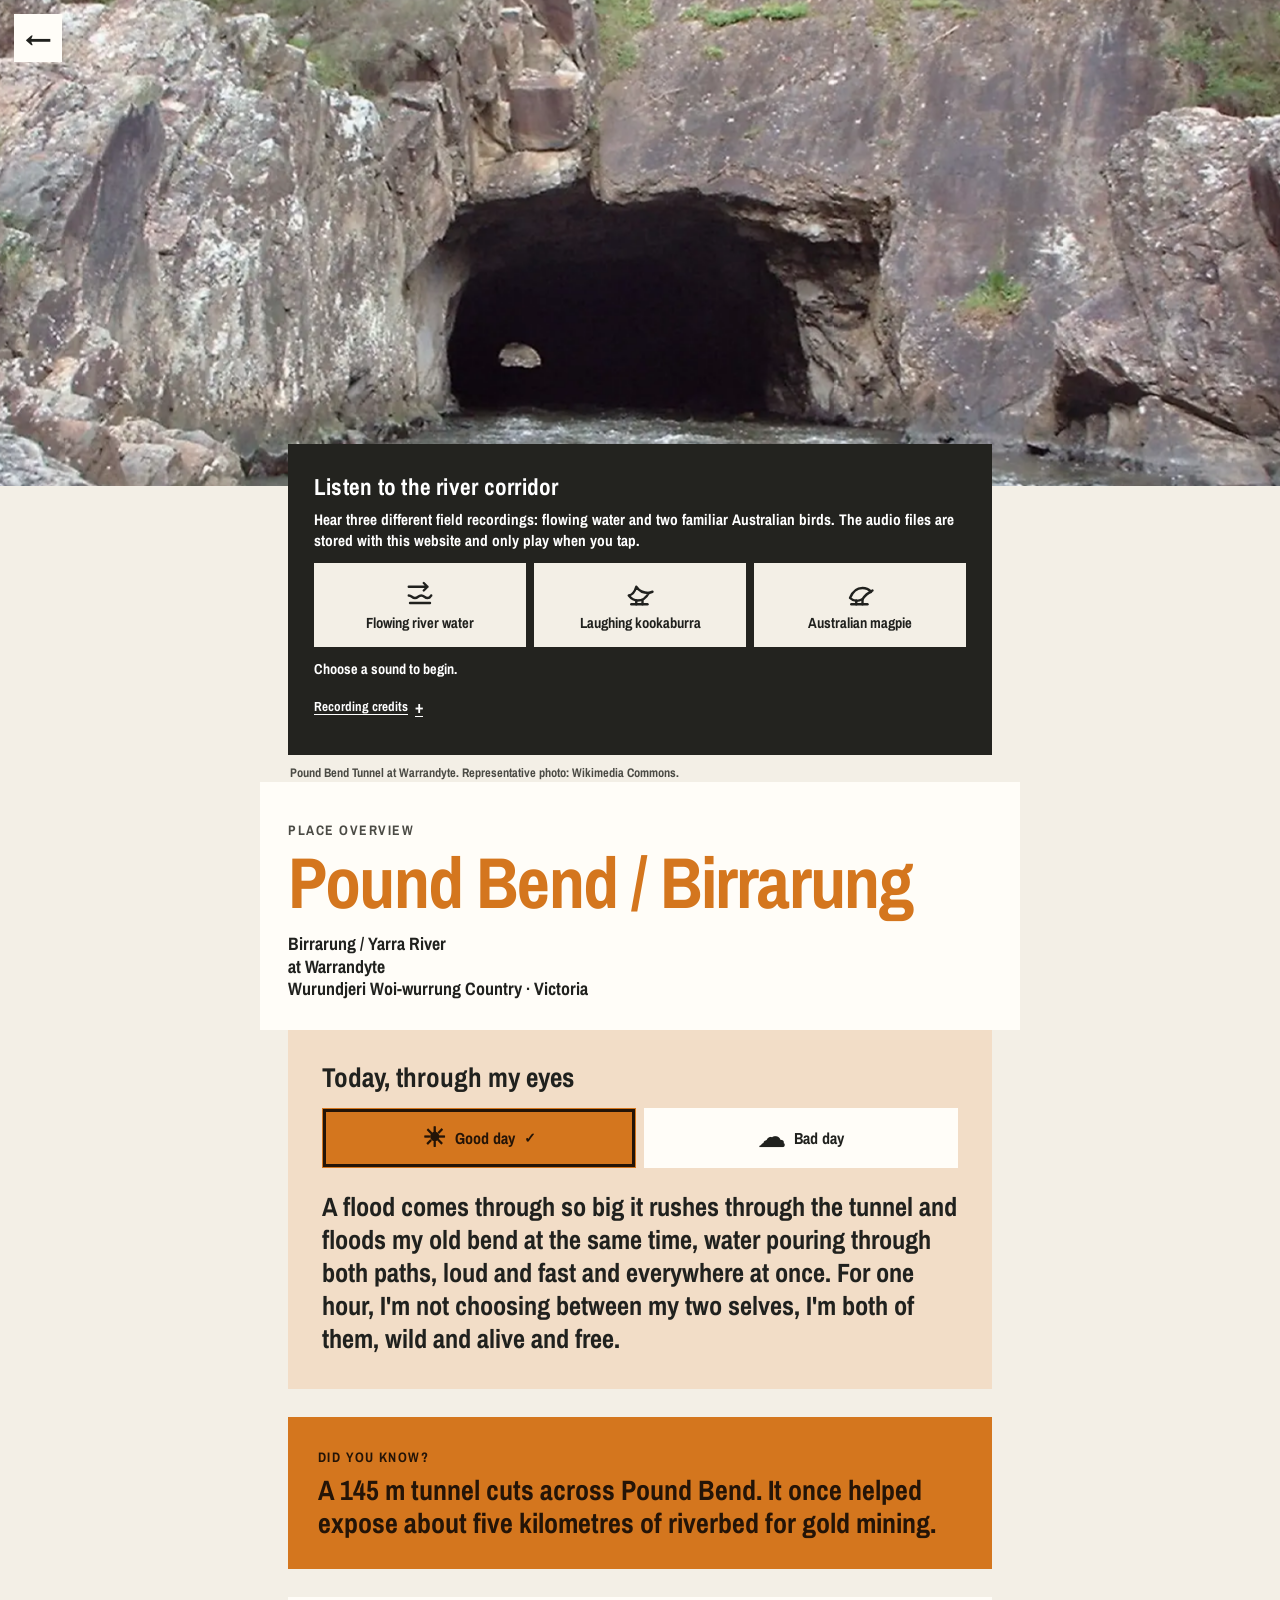
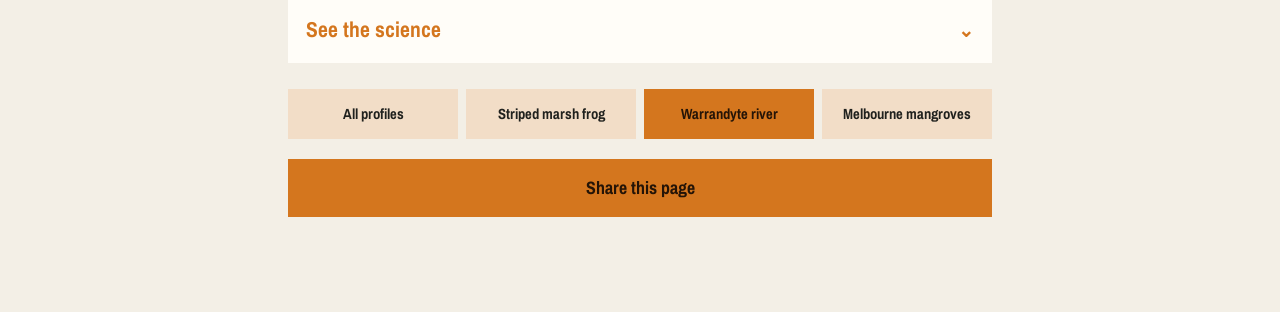
==== commit e040ac38: "Improve ecology profile UX" ====
--- a/warrandyte-yarra-river.html
+++ b/warrandyte-yarra-river.html
@@ -7,132 +7,29 @@
 <title>Birrarung / Yarra River at Warrandyte</title>
 <link rel="preconnect" href="https://fonts.googleapis.com">
 <link rel="preconnect" href="https://fonts.gstatic.com" crossorigin>
-<link href="https://fonts.googleapis.com/css2?family=Fraunces:opsz,wght@9..144,400;9..144,500;9..144,600;9..144,700&amp;family=Inter:wght@400;500;600;700&amp;display=swap" rel="stylesheet">
-<link href="https://fonts.googleapis.com/css2?family=Archivo+Narrow:wght@700;900&amp;display=swap" rel="stylesheet">
-<style>
-  :root{
-    --ink:#2a2015; --muted:#6a5a45; --line:#e7dcc7;
-    --bark:#96612e; --bark-dark:#4e3013; --river:#2f7581; --gum:#5f7d4f; --gold:#c58a24;
-    --paper:#faf6ec; --serif:'Fraunces',Georgia,serif; --sans:'Inter',system-ui,sans-serif;
-  }
-  *{box-sizing:border-box}
-  html{scroll-behavior:smooth}
-  body{margin:0;background:var(--paper);color:var(--ink);
-    font-family:var(--serif);line-height:1.7;font-size:18px;-webkit-font-smoothing:antialiased}
-  .wrap{max-width:880px;margin:0 auto;padding:0 24px 96px}
-  .topic-nav{display:flex;flex-wrap:wrap;justify-content:center;gap:9px;margin:24px 0 12px;
-    font-family:var(--sans);font-size:.78rem}
-  .topic-nav a{color:var(--bark-dark);background:#fff;border:1px solid var(--line);border-radius:999px;
-    padding:7px 12px;text-decoration:none;box-shadow:0 3px 10px rgba(78,48,19,.05)}
-  .topic-nav a:hover{border-color:var(--bark);color:var(--river)}
-  .topic-nav a[aria-current="page"]{background:var(--bark-dark);border-color:var(--bark-dark);color:#fff}
-
-  header.hero{position:relative;color:#f7efe1;text-align:center;overflow:hidden;
-    min-height:560px;padding:0 20px 46px;
-    background:linear-gradient(160deg,#5e3a17,#9a6a34 55%,#2f7581);
-    display:flex;flex-direction:column;justify-content:flex-end}
-  .hero .photo{position:absolute;inset:0;width:100%;height:100%;object-fit:cover;z-index:0}
-  .hero .overlay{position:absolute;inset:0;z-index:1;
-    background:linear-gradient(180deg,rgba(30,16,4,.36) 0%,rgba(30,16,4,.12) 40%,rgba(30,16,4,.74) 100%)}
-  .hero .htext{position:relative;z-index:2}
-  figure.photo-fig{margin:34px 0}
-  figure.photo-fig img{width:100%;height:auto;border-radius:18px;display:block;
-    box-shadow:0 10px 34px rgba(78,48,19,.16)}
-  .hero .tag{display:inline-block;font-family:var(--sans);font-size:.72rem;letter-spacing:3px;
-    text-transform:uppercase;font-weight:600;background:rgba(255,255,255,.16);backdrop-filter:blur(3px);
-    padding:7px 16px;border-radius:30px;border:1px solid rgba(255,255,255,.25)}
-  .hero h1{font-family:var(--serif);font-weight:600;font-size:clamp(2rem,5.6vw,3.2rem);
-    margin:.35em 0 .12em;line-height:1.12;letter-spacing:-.5px;text-shadow:0 2px 24px rgba(40,20,0,.4)}
-  .hero .sub{opacity:.95;font-size:1.15rem}
-
-  h2{font-family:var(--serif);font-weight:600;font-size:1.7rem;color:var(--bark-dark);
-    margin:2.6em 0 .4em;letter-spacing:-.3px;position:relative;padding-left:20px}
-  h2::before{content:"";position:absolute;left:0;top:.18em;bottom:.18em;width:5px;border-radius:4px;
-    background:linear-gradient(var(--bark),var(--river))}
-  h3{font-family:var(--sans);font-weight:600;color:var(--river);font-size:1.08rem;margin:1.6em 0 .2em}
-  p{margin:.75em 0}
-  .lead{font-size:1.28rem;line-height:1.6;color:var(--bark-dark);margin-top:2em}
-  .lead::first-letter{initial-letter:2;-webkit-initial-letter:2;font-weight:600;color:var(--bark);margin-right:10px}
-  strong{color:var(--bark-dark)}
-
-  .cards{display:grid;grid-template-columns:repeat(auto-fit,minmax(175px,1fr));gap:16px;margin:34px 0}
-  .card{background:#fff;border:1px solid var(--line);border-radius:16px;padding:20px;
-    box-shadow:0 6px 20px rgba(78,48,19,.06);transition:transform .2s,box-shadow .2s;text-align:center}
-  .card:hover{transform:translateY(-4px);box-shadow:0 14px 30px rgba(78,48,19,.13)}
-  .card .n{font-family:var(--serif);font-weight:700;color:var(--bark);font-size:1.55rem;line-height:1}
-  .card .l{font-family:var(--sans);font-size:.74rem;text-transform:uppercase;letter-spacing:1.2px;
-    color:var(--muted);margin-top:8px}
-
-  figure{margin:36px 0;text-align:center}
-  figure svg{width:100%;height:auto;border-radius:18px;box-shadow:0 10px 34px rgba(78,48,19,.13)}
-  figcaption{font-family:var(--sans);font-size:.86rem;color:var(--muted);margin:14px auto 0;max-width:620px}
-
-  .callout{position:relative;background:linear-gradient(135deg,#f5eddf,#efe4d1);
-    border:1px solid var(--line);border-left:5px solid var(--gold);padding:20px 24px;
-    border-radius:0 16px 16px 0;margin:30px 0;box-shadow:0 6px 18px rgba(78,48,19,.06)}
-  .callout .k{font-family:var(--sans);font-weight:700;color:var(--bark);text-transform:uppercase;
-    letter-spacing:1.5px;font-size:.72rem;display:block;margin-bottom:4px}
-
-  .soundscape{margin:34px 0;padding:26px;border-radius:20px;color:#fffaf1;
-    background:linear-gradient(135deg,var(--bark-dark),#76502c 52%,var(--river));
-    box-shadow:0 12px 30px rgba(78,48,19,.18)}
-  .soundscape h2{color:#fff;margin:0 0 6px;padding-left:0}
-  .soundscape h2::before{display:none}
-  .soundscape .sound-intro{margin:.25em 0 18px;color:#f0e9dc;
-    font-family:var(--sans);font-size:.88rem;line-height:1.55}
-  .sound-buttons{display:grid;grid-template-columns:repeat(3,minmax(0,1fr));gap:12px}
-  .sound-btn{appearance:none;border:1px solid rgba(255,255,255,.34);border-radius:14px;
-    min-height:88px;padding:15px 10px;background:rgba(255,255,255,.1);color:#fff;cursor:pointer;
-    font-family:var(--sans);font-size:.86rem;font-weight:600;line-height:1.3;
-    touch-action:manipulation;-webkit-tap-highlight-color:transparent;
-    transition:transform .18s,background .18s,border-color .18s}
-  .sound-btn:hover{transform:translateY(-2px);background:rgba(255,255,255,.18)}
-  .sound-btn:focus-visible{outline:3px solid #fff;outline-offset:3px}
-  .sound-btn[aria-pressed="true"]{background:#fff;color:var(--bark-dark);border-color:#fff}
-  .sound-icon{display:flex;align-items:center;justify-content:center;width:32px;height:32px;margin:0 auto 8px}
-  .sound-icon svg{width:100%;height:100%;fill:none;stroke:currentColor;stroke-width:1.8;
-    stroke-linecap:round;stroke-linejoin:round}
-  .sound-status{min-height:1.4em;margin:14px 0 0!important;color:#f0e9dc;
-    font-family:var(--sans);font-size:.78rem!important;line-height:1.45}
-  .sound-credit{margin:8px 0 0!important;color:#e4dac8;font-family:var(--sans);
-    font-size:.68rem!important;line-height:1.5;opacity:.9}
-  @media(max-width:600px){.sound-buttons{grid-template-columns:1fr}.sound-btn{min-height:78px;padding:12px}}
-  @media(prefers-reduced-motion:reduce){.sound-btn{transition:none}.sound-btn:hover{transform:none}}
-
-  .wild{display:grid;grid-template-columns:repeat(auto-fit,minmax(110px,1fr));gap:12px;margin:22px 0}
-  .wild span{background:#fff;border:1px solid var(--line);border-radius:30px;padding:11px 14px;
-    text-align:center;font-family:var(--sans);font-size:.9rem;color:var(--bark-dark);font-weight:500;
-    box-shadow:0 4px 12px rgba(78,48,19,.05)}
-
-  table{width:100%;border-collapse:separate;border-spacing:0;margin:24px 0;font-size:.98rem;
-    background:#fff;border:1px solid var(--line);border-radius:16px;overflow:hidden;
-    box-shadow:0 6px 20px rgba(78,48,19,.06)}
-  th,td{text-align:left;padding:13px 18px;border-bottom:1px solid var(--line);vertical-align:top}
-  tr:last-child th,tr:last-child td{border-bottom:none}
-  th{width:34%;color:var(--bark-dark);font-family:var(--sans);font-weight:600;font-size:.82rem;
-    text-transform:uppercase;letter-spacing:.5px;background:#f6efe3}
-
-  .sources{font-family:var(--sans);font-size:.86rem;background:#f2ebdd;border-radius:16px;
-    padding:22px 26px;margin-top:52px;border:1px solid var(--line)}
-  .sources strong{font-size:.78rem;letter-spacing:1.5px;text-transform:uppercase;color:var(--bark-dark)}
-  .sources ul{list-style:none;padding:0;margin:12px 0 0}
-  .sources a{color:var(--river);text-decoration:none;word-break:break-word}
-  .sources a:hover{text-decoration:underline}
-  .sources li{margin:.5em 0;padding-left:16px;position:relative}
-  .sources li::before{content:"›";position:absolute;left:0;color:var(--bark)}
-</style>
-<link href="avatar-pages.css?v=immersive3" rel="stylesheet">
+<link href="https://fonts.googleapis.com/css2?family=Archivo+Narrow:wght@500;700;900&amp;display=swap" rel="stylesheet">
+<link href="avatar-pages.css?v=immersive4" rel="stylesheet">
 </head>
 <body class="page-river">
 <header class="hero">
+  <a class="top-home-link" href="index.html" aria-label="All profiles"><span aria-hidden="true">←</span><span class="visually-hidden">All profiles</span></a>
   <div class="hero-media">
-    <img class="photo" alt="Pound Bend Tunnel on the Yarra River at Warrandyte"
-         src="https://commons.wikimedia.org/wiki/Special:FilePath/Pound%20Bend%20tunnel.JPG?width=1500"
-         onerror="this.style.display='none'">
+    <picture>
+      <source type="image/webp" srcset="images/pound-bend-hero-800.webp 800w, images/pound-bend-hero.webp 1600w" sizes="100vw">
+      <img class="photo" alt="Pound Bend Tunnel on the Yarra River at Warrandyte" src="images/pound-bend-hero-800.jpg"
+           srcset="images/pound-bend-hero-800.jpg 800w, images/pound-bend-hero.jpg 1600w" sizes="100vw"
+           width="1600" height="1200" fetchpriority="high" decoding="async">
+    </picture>
   </div>
 </header>
 
 <main class="page-shell">
+  <section class="identity" aria-labelledby="avatar-name">
+    <p class="eyebrow">Place Overview</p>
+    <h1 class="avatar-name" id="avatar-name">Pound Bend / Birrarung</h1>
+    <p class="identity-note"><span>Birrarung / Yarra River</span><br><span>at Warrandyte</span><br>Wurundjeri Woi-wurrung Country · Victoria</p>
+  </section>
+
   <section class="soundscape" aria-labelledby="soundscape-title">
     <h2 id="soundscape-title">Listen to the river corridor</h2>
     <p class="sound-intro">Hear three different field recordings: flowing water and two familiar Australian birds. The audio files are stored with this website and only play when you tap.</p>
@@ -142,14 +39,13 @@
       <button class="sound-btn" type="button" data-sound="magpie" aria-pressed="false"><span class="sound-icon" aria-hidden="true"><svg viewBox="0 0 24 24"><path d="M4 16c2-5 5-8 10-8 3 0 5 1 7 3-3 1-5 3-7 6-4 2-7 2-10-1Z"/><path d="m20 11 2-1M9 18v3M14 17v4"/><path d="M5 21h13"/></svg></span>Australian magpie</button>
     </div>
     <p class="sound-status" id="sound-status" role="status" aria-live="polite">Choose a sound to begin.</p>
-    <p class="sound-credit">Recordings: Fg2 (public domain); Kuco (public domain); skyflower2 / iNaturalist (CC BY-NC).</p>
+    <details class="sound-credit-details">
+      <summary>Recording credits</summary>
+      <p class="sound-credit">Recordings: Fg2 (public domain); Kuco (public domain); skyflower2 / iNaturalist (CC BY-NC).</p>
+    </details>
   </section>
 
-  <section class="identity" aria-labelledby="avatar-name">
-    <p class="eyebrow">Place Overview</p>
-    <h1 class="avatar-name" id="avatar-name">Pound Bend / Birrarung</h1>
-    <p class="identity-note"><span>Birrarung / Yarra River</span><br><span>at Warrandyte</span><br>Wurundjeri Woi-wurrung Country · Victoria</p>
-  </section>
+  <p class="hero-credit">Pound Bend Tunnel at Warrandyte. Representative photo: Wikimedia Commons.</p>
 
   <section class="mood-card" data-mode="good" aria-labelledby="mood-title">
     <h2 id="mood-title">Today, through my eyes</h2>
@@ -306,6 +202,7 @@
     </ul>
   </div>
     </div>
+    <button class="science-close" type="button">Close science</button>
   </details>
 
   <nav class="topic-nav" aria-label="Ecology profiles">
@@ -383,6 +280,6 @@
     });
   }());
 </script>
-<script src="avatar-page.js?v=immersive1"></script>
+<script src="avatar-page.js?v=immersive2"></script>
 </body>
 </html>
--- a/avatar-pages.css
+++ b/avatar-pages.css
@@ -38,7 +38,7 @@
   position:relative;
   width:100%;
   min-height:0!important;
-  height:clamp(330px,70svh,660px);
+  height:clamp(300px,54svh,560px);
   padding:0!important;
   overflow:hidden;
   background:#d7d2c8!important;
@@ -47,6 +47,7 @@
 }
 .hero-media{position:absolute;inset:-4%;z-index:1;opacity:.72;transition:opacity .8s ease}
 .hero.is-visible .hero-media{opacity:1}
+.hero-media picture{display:block;width:100%;height:100%}
 .hero .photo{
   position:absolute;
   inset:0;
@@ -60,15 +61,32 @@
   z-index:auto!important;
 }
 .hero .overlay,.hero .htext,.hero .credit{display:none!important}
-
-.page-shell{width:min(100%,760px);margin:0 auto;padding:0 18px 64px}
+.top-home-link{
+  position:absolute;
+  z-index:3;
+  top:max(14px,env(safe-area-inset-top));
+  left:14px;
+  width:48px;
+  height:48px;
+  display:grid;
+  place-items:center;
+  background:var(--paper);
+  color:var(--ink);
+  font-size:1.65rem;
+  line-height:1;
+  text-decoration:none;
+}
+.visually-hidden{position:absolute!important;width:1px!important;height:1px!important;padding:0!important;margin:-1px!important;overflow:hidden!important;clip:rect(0,0,0,0)!important;white-space:nowrap!important;border:0!important}
+
+.page-shell{width:min(100%,760px);margin:0 auto;padding:0 18px 64px;display:flex;flex-direction:column}
 
 /* Audio is the first text and interaction on every page. */
 .soundscape{
   position:relative;
   z-index:2;
   margin:-34px 0 0!important;
-  padding:22px 18px 18px!important;
+  order:-2;
+  padding:18px 16px 15px!important;
   background:#23231f!important;
   background-image:none!important;
   color:#fff!important;
@@ -86,10 +104,10 @@
   letter-spacing:.01em!important;
 }
 .soundscape h2::before{display:none!important}
-.sound-intro{margin:0 0 14px!important;color:#fff!important;font-size:1rem!important;line-height:1.4!important}
+.sound-intro{margin:0 0 12px!important;color:#fff!important;font-size:.96rem!important;line-height:1.35!important}
 .sound-buttons{display:grid!important;grid-template-columns:repeat(3,minmax(0,1fr))!important;gap:8px!important}
 .sound-btn{
-  min-height:92px!important;
+  min-height:84px!important;
   padding:12px 7px!important;
   display:flex;
   flex-direction:column;
@@ -113,9 +131,15 @@
 .sound-icon svg{width:100%;height:100%;fill:none;stroke:currentColor;stroke-width:1.9;stroke-linecap:round;stroke-linejoin:round}
 .sound-status{min-height:1.5em;margin:12px 0 0!important;color:#fff!important;font-size:.9rem!important;line-height:1.35!important}
 .sound-credit{margin:7px 0 0!important;color:#fff!important;font-size:.78rem!important;line-height:1.35!important;opacity:.82}
-
-.hero-credit{margin:10px 2px 0;color:var(--ink-soft);font-size:.78rem;line-height:1.35}
-.identity{padding:36px 0 26px}
+.sound-credit-details{margin-top:4px;color:#fff}
+.sound-credit-details>summary{min-height:44px;display:flex;align-items:center;gap:7px;width:max-content;max-width:100%;cursor:pointer;color:#fff;font-size:.82rem;font-weight:900;list-style:none;text-decoration:underline;text-underline-offset:3px}
+.sound-credit-details>summary::-webkit-details-marker{display:none}
+.sound-credit-details>summary::after{content:'+';font-size:1.1rem;text-decoration:none}
+.sound-credit-details[open]>summary::after{content:'−'}
+.soundscape :focus-visible{outline-color:#fff}
+
+.hero-credit{order:-1;margin:10px 2px 0;color:var(--ink-soft);font-size:.78rem;line-height:1.35}
+.identity{padding:30px 0 24px}
 .eyebrow{margin:0 0 10px;color:var(--ink-soft);font-size:.86rem;letter-spacing:.11em;text-transform:uppercase}
 .avatar-name{
   margin:0;
@@ -157,10 +181,12 @@
   transition:background-color .2s ease,color .2s ease,transform .2s ease;
 }
 .mood-button:hover{transform:translateY(-2px)}
-.mood-button[aria-pressed="true"]{background:var(--accent);color:var(--accent-on)}
+.mood-button[aria-pressed="true"]{background:var(--accent);color:var(--accent-on);outline:3px solid currentColor;outline-offset:-4px}
+.mood-button[aria-pressed="true"]::after{content:'✓';font-size:.9rem}
+.mood-card[data-mode="bad"] .mood-button{background:#4a4b46;color:#fff}
 .mood-card[data-mode="bad"] .mood-button[aria-pressed="true"]{background:#fff;color:#1d1d1a}
 .weather-icon{font-size:1.7rem;line-height:1}
-.mood-copy{min-height:13.5em;display:flex;align-items:center}
+.mood-copy{display:block}
 .mood-copy p{margin:0;font-size:clamp(1.22rem,5.2vw,1.65rem);font-weight:900;line-height:1.25;animation:mood-in .32s ease both}
 @keyframes mood-in{from{opacity:0;transform:translateY(9px)}to{opacity:1;transform:translateY(0)}}
 
@@ -197,9 +223,11 @@
 .science-content h2:first-of-type{margin-top:1.3em!important}
 .science-content h2::before{display:none!important}
 .science-content h3{margin:1.5em 0 .35em!important;color:var(--accent)!important;font-size:1.3rem!important}
-.science-content p,.science-content li,.science-content td,.science-content th{font-family:'Archivo Narrow','Arial Narrow',Arial,sans-serif!important;font-weight:700!important}
+.science-content p,.science-content li,.science-content td{font-family:'Archivo Narrow','Arial Narrow',Arial,sans-serif!important;font-weight:500!important;line-height:1.62!important}
+.science-content th{font-family:'Archivo Narrow','Arial Narrow',Arial,sans-serif!important;font-weight:700!important;line-height:1.45!important}
 .science-content p{margin:.8em 0}
-.science-content .lead{margin:0 0 1.8em!important;color:var(--ink)!important;font-size:1.24rem!important;line-height:1.4!important;font-weight:900!important}
+.science-content>p,.science-content>h2,.science-content>h3{max-width:64ch}
+.science-content .lead{margin:0 0 1.8em!important;color:var(--ink)!important;font-size:1.24rem!important;line-height:1.48!important;font-weight:700!important}
 .science-content .lead::first-letter{initial-letter:unset!important;-webkit-initial-letter:unset!important;color:inherit!important;margin:0!important}
 .cards{display:grid!important;grid-template-columns:repeat(2,minmax(0,1fr))!important;gap:8px!important;margin:24px 0!important}
 .card{padding:18px 12px!important;background:var(--accent-soft)!important;border:0!important;border-radius:0!important;box-shadow:none!important;text-align:left!important;transition:none!important}
@@ -227,6 +255,8 @@
 .sources li{margin:.75em 0!important;padding:0!important}
 .sources li::before{display:none!important}
 .sources a{color:var(--ink)!important;text-decoration:underline!important;text-decoration-color:var(--accent)!important;text-decoration-thickness:2px!important;text-underline-offset:3px!important}
+.science-close{width:100%;min-height:54px;margin:28px 0 8px;padding:13px 18px;background:var(--paper);color:var(--accent);font-weight:900;cursor:pointer}
+.science-close:hover{background:var(--accent-soft)}
 
 .topic-nav{display:grid!important;grid-template-columns:repeat(2,minmax(0,1fr));gap:8px!important;margin:0 0 20px!important;font-size:.92rem!important}
 .topic-nav a{min-height:50px;padding:10px!important;display:flex;align-items:center;justify-content:center;text-align:center;background:var(--accent-soft)!important;color:var(--ink)!important;border:0!important;border-radius:0!important;box-shadow:none!important;text-decoration:none!important}
@@ -238,10 +268,9 @@
 @media(min-width:720px){
   .page-shell{padding-left:28px;padding-right:28px}
   .soundscape{margin-top:-42px!important;padding:26px!important}
-  .identity{padding:46px 0 34px}
+  .identity{padding:38px 0 30px}
   .page-river .identity{margin-left:-28px;margin-right:-28px;padding-left:28px;padding-right:28px}
   .mood-card{margin-left:0;margin-right:0;padding:34px}
-  .mood-copy{min-height:9.5em}
   .did-you-know{padding:30px}
   .topic-nav{grid-template-columns:repeat(4,minmax(0,1fr))}
 }
@@ -249,10 +278,9 @@
 @media(max-width:390px){
   .page-shell{padding-left:14px;padding-right:14px}
   .soundscape{margin-left:0!important;margin-right:0!important;padding:18px 12px!important}
-  .sound-btn{min-height:96px!important;font-size:.82rem!important}
+  .sound-btn{min-height:84px!important;font-size:.82rem!important}
   .mood-card{margin-left:-14px;margin-right:-14px;padding-left:14px;padding-right:14px}
   .page-river .identity{margin-left:-14px;margin-right:-14px;padding-left:14px;padding-right:14px}
-  .mood-copy{min-height:16em}
   th,td{padding:11px 9px!important}
 }
 
